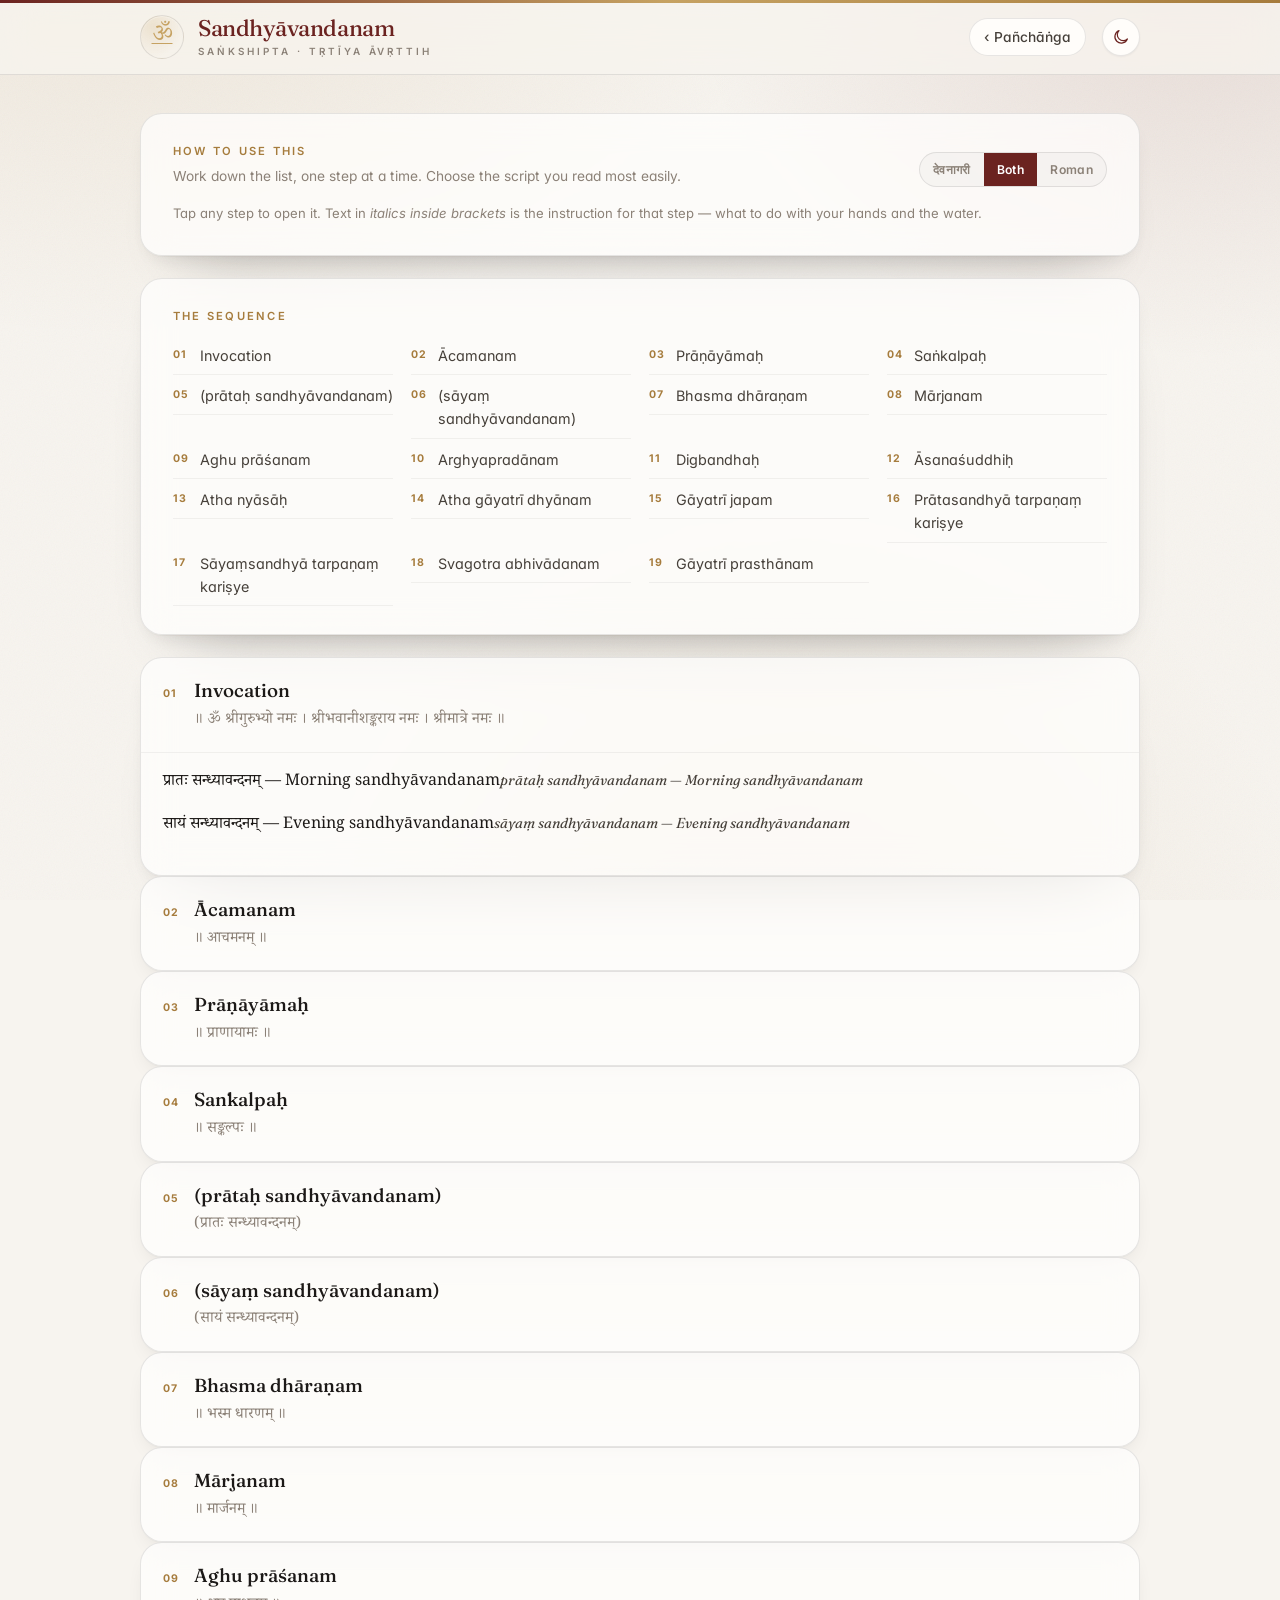
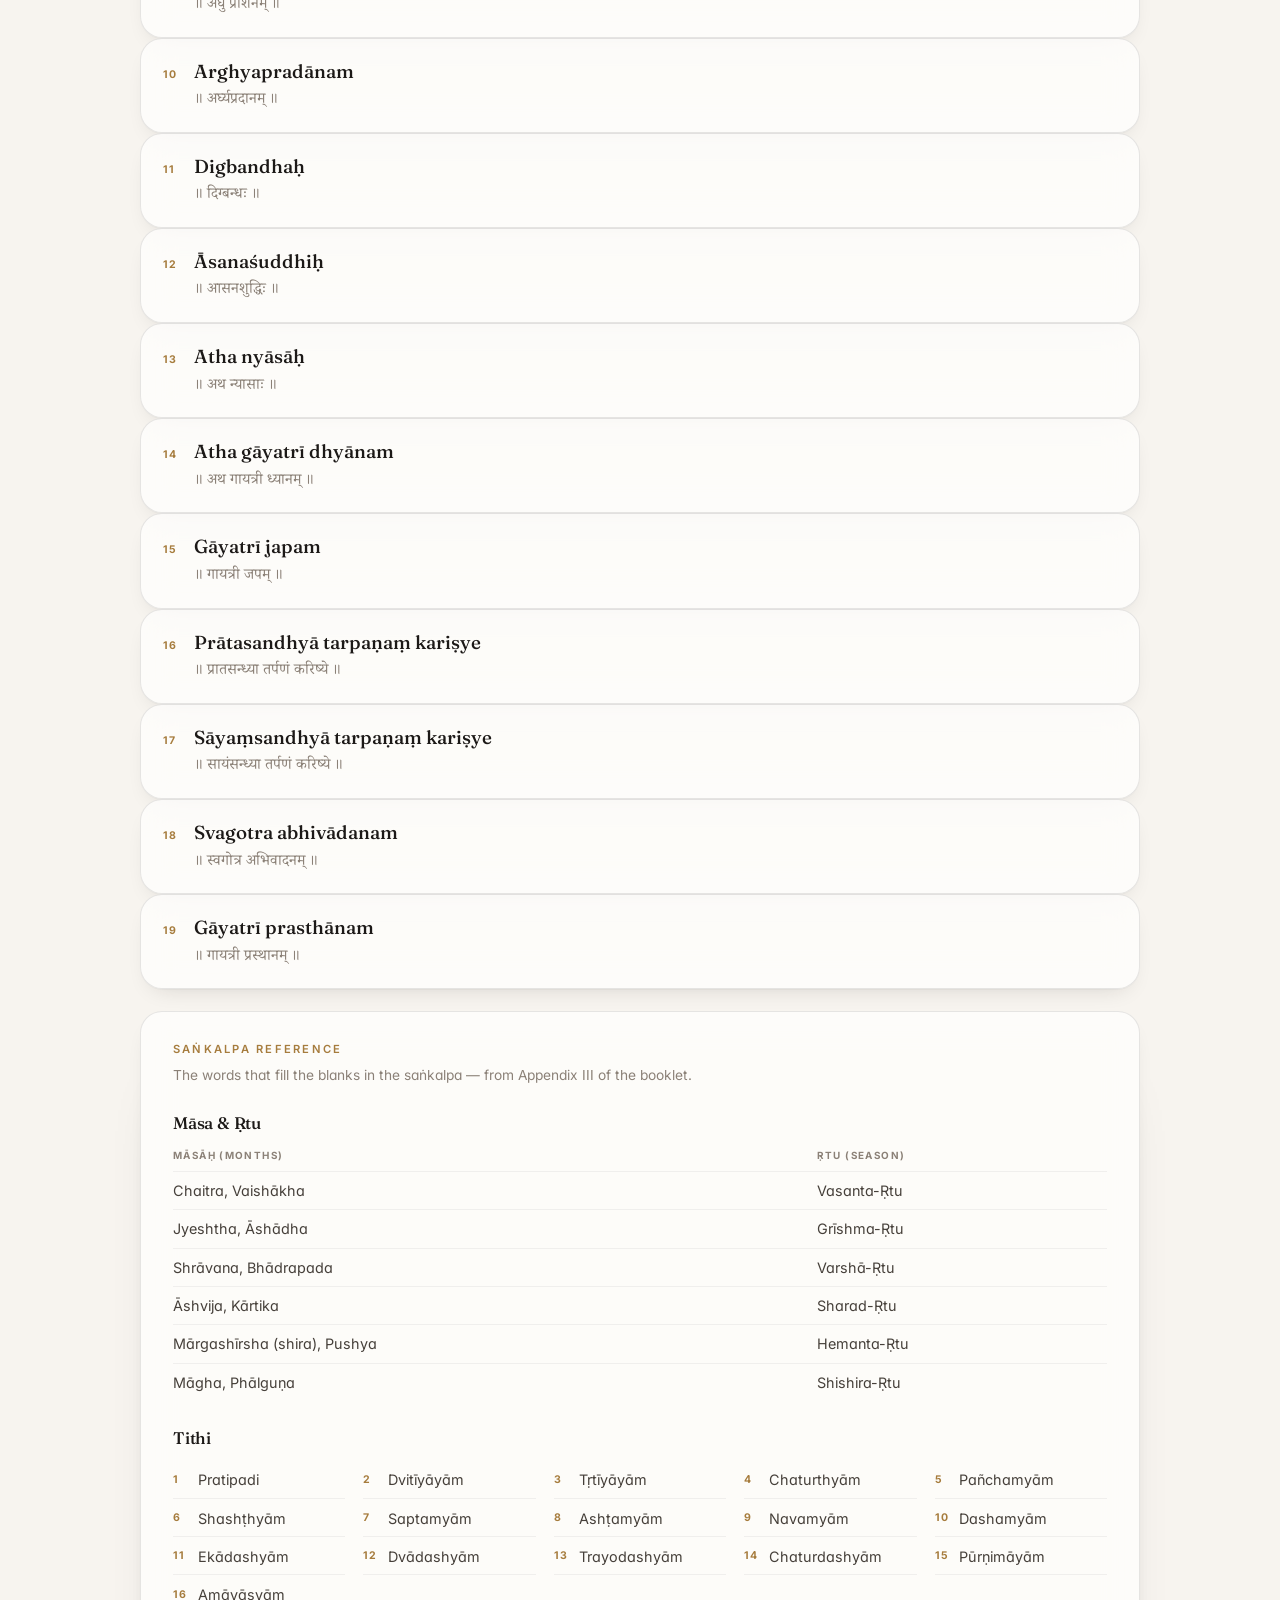
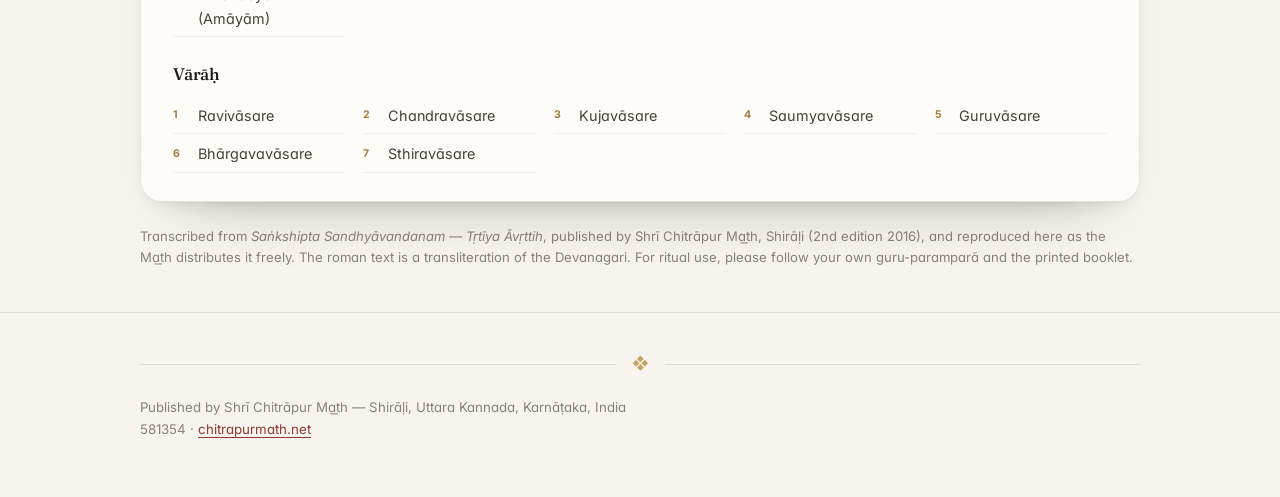
==== sandhyavandanam.html @ 3c57bc2b "Add Sandhyavandanam reader (Devanagari + roman + instructions); saṅkalpa vāsara on the Today card" ====
<!doctype html>
<html lang="en">
<head>
<meta charset="utf-8">
<meta name="viewport" content="width=device-width, initial-scale=1, viewport-fit=cover">
<title>Sandhyāvandanam · Pañchāṅga</title>
<meta name="description" content="Saṅkshipta Sandhyāvandanam — the full sequence in Devanagari and roman transliteration, with the instructions for each step.">
<meta name="theme-color" content="#6b2320">
<meta name="apple-mobile-web-app-capable" content="yes">
<meta name="mobile-web-app-capable" content="yes">
<meta name="apple-mobile-web-app-status-bar-style" content="default">
<meta name="apple-mobile-web-app-title" content="Sandhyāvandanam">
<link rel="manifest" href="manifest.json">
<link rel="apple-touch-icon" href="apple-touch-icon.png">
<link rel="preconnect" href="https://fonts.googleapis.com">
<link rel="preconnect" href="https://fonts.gstatic.com" crossorigin>
<link href="https://fonts.googleapis.com/css2?family=Fraunces:ital,opsz,wght@0,9..144,300..700;1,9..144,300..600&family=Inter:wght@400;500;600&family=Noto+Serif+Devanagari:wght@400;500&display=swap" rel="stylesheet">
<link rel="stylesheet" href="assets/style.css">
<link rel="icon" href="data:image/svg+xml,%3Csvg xmlns='http://www.w3.org/2000/svg' viewBox='0 0 32 32'%3E%3Crect width='32' height='32' rx='8' fill='%236b2320'/%3E%3Ctext x='16' y='23' font-size='17' text-anchor='middle' fill='%23d8b477' font-family='serif'%3E%E0%A5%90%3C/text%3E%3C/svg%3E">
<script>
  (function () {
    try {
      var t = localStorage.getItem("chitrapur.theme");
      if (t === "light" || t === "dark") document.documentElement.dataset.theme = t;
      var s = localStorage.getItem("chitrapur.script");
      document.documentElement.dataset.script = (s === "dev" || s === "iast") ? s : "both";
    } catch (e) { document.documentElement.dataset.script = "both"; }
  })();
</script>
</head>
<body data-script="both">
<div class="accent-bar" aria-hidden="true"></div>

<header class="site-header">
  <div class="wrap header-inner">
    <div class="brand">
      <a class="brand-mark" href="index.html" aria-label="Back to the pañchāṅga">ॐ</a>
      <div class="brand-text">
        <h1>Sandhyāvandanam</h1>
        <p class="brand-sub">Saṅkshipta · Tṛtīya Āvṛttih</p>
      </div>
    </div>
    <div class="header-right">
      <a class="ghost back-btn" href="index.html">‹ Pañchāṅga</a>
      <button id="theme-toggle" class="icon-round" type="button" title="Switch theme" aria-label="Switch between light and dark">
        <svg class="i-sun" viewBox="0 0 24 24" aria-hidden="true"><circle cx="12" cy="12" r="4.2"/><g class="rays"><path d="M12 2.4v2.6M12 19v2.6M2.4 12h2.6M19 12h2.6M5.2 5.2l1.9 1.9M16.9 16.9l1.9 1.9M18.8 5.2l-1.9 1.9M7.1 16.9l-1.9 1.9"/></g></svg>
        <svg class="i-moon" viewBox="0 0 24 24" aria-hidden="true"><path d="M20.5 14.6A8.6 8.6 0 1 1 9.4 3.5a6.9 6.9 0 0 0 11.1 11.1Z"/></svg>
      </button>
    </div>
  </div>
</header>

<main class="wrap">

  <section class="card sv-intro">
    <div class="card-head">
      <div class="card-head-title">
        <h2 class="eyebrow">How to use this</h2>
        <p class="card-note">Work down the list, one step at a time. Choose the script you read most easily.</p>
      </div>
      <div class="card-head-tools">
        <div class="script-toggle" role="group" aria-label="Script">
          <button type="button" data-script="dev">देवनागरी</button>
          <button type="button" data-script="both" class="on">Both</button>
          <button type="button" data-script="iast">Roman</button>
        </div>
      </div>
    </div>
    <p class="muted small sv-tip">Tap any step to open it. Text in <em>italics inside brackets</em> is the instruction for that step — what to do with your hands and the water.</p>
  </section>

  <nav class="card sv-index" aria-label="Steps">
    <h2 class="eyebrow">The sequence</h2>
    <ol id="sv-index-list"></ol>
  </nav>

  <div id="sv-body"></div>

  <section class="card" id="sv-reference">
    <div class="card-head">
      <div class="card-head-title">
        <h2 class="eyebrow">Saṅkalpa reference</h2>
        <p class="card-note">The words that fill the blanks in the saṅkalpa — from Appendix III of the booklet.</p>
      </div>
    </div>
    <div class="card-body">
      <h3 class="sv-h3">Māsa &amp; Ṛtu</h3>
      <table class="sv-table"><thead><tr><th>Māsāḥ (months)</th><th>Ṛtu (season)</th></tr></thead><tbody id="sv-masa"></tbody></table>
      <h3 class="sv-h3">Tithi</h3>
      <ol class="sv-grid" id="sv-tithi"></ol>
      <h3 class="sv-h3">Vārāḥ</h3>
      <ol class="sv-grid" id="sv-vara"></ol>
    </div>
  </section>

  <p class="muted small data-note">
    Transcribed from <em>Saṅkshipta Sandhyāvandanam — Tṛtīya Āvṛttih</em>, published by
    Shrī Chitrāpur Mat͟h, Shirāḷi (2nd edition 2016), and reproduced here as the Mat͟h
    distributes it freely. The roman text is a transliteration of the Devanagari.
    For ritual use, please follow your own guru-paramparā and the printed booklet.
  </p>
</main>

<footer class="site-footer">
  <div class="wrap">
    <div class="footer-rule"><span>❖</span></div>
    <p>Published by Shrī Chitrāpur Mat͟h — Shirāḷi, Uttara Kannada, Karnāṭaka, India 581354 ·
      <a href="https://www.chitrapurmath.net/" target="_blank" rel="noopener">chitrapurmath.net</a></p>
  </div>
</footer>

<script src="assets/sandhyavandanam.js"></script>
<script>
(function () {
  const esc = s => String(s).replace(/[&<>"]/g, c => ({ "&": "&amp;", "<": "&lt;", ">": "&gt;", '"': "&quot;" }[c]));

  /* ── the sequence ─────────────────────────────────────── */
  const body = document.getElementById("sv-body");
  const index = document.getElementById("sv-index-list");

  SV_SECTIONS.forEach((sec, i) => {
    const n = String(i + 1).padStart(2, "0");
    const det = document.createElement("details");
    det.className = "card sv-sec";
    det.id = "sv-" + i;
    if (i === 0) det.open = true;

    const sum = document.createElement("summary");
    sum.className = "sv-sum";
    sum.innerHTML =
      '<span class="sv-n">' + n + "</span>" +
      '<span class="sv-ttl"><span class="sv-t">' + esc(sec.title) + "</span>" +
      (sec.dev && sec.title !== sec.dev.replace(/॥/g, "").trim()
        ? '<span class="sv-d">' + esc(sec.dev) + "</span>" : "") +
      "</span>";
    det.appendChild(sum);

    const inner = document.createElement("div");
    inner.className = "sv-body-in";
    sec.blocks.forEach(b => {
      if (b.t === "mantra") {
        inner.insertAdjacentHTML("beforeend",
          '<div class="sv-m">' +
          (b.variant ? '<span class="sv-var">' + esc(b.variant) + "</span>" : "") +
          '<p class="sv-dev">' + esc(b.dev) + "</p>" +
          '<p class="sv-iast">' + esc(b.iast) + "</p>" +
          "</div>");
      } else if (b.t === "instr") {
        inner.insertAdjacentHTML("beforeend", '<p class="sv-instr">' + esc(b.v) + "</p>");
      } else {
        inner.insertAdjacentHTML("beforeend",
          '<p class="sv-sub"><span class="sv-dev">' + esc(b.dev) + "</span>" +
          '<span class="sv-iast">' + esc(b.iast) + "</span></p>");
      }
    });
    det.appendChild(inner);
    body.appendChild(det);

    const li = document.createElement("li");
    li.innerHTML = '<a href="#sv-' + i + '"><span class="sv-n">' + n + "</span>" + esc(sec.title) + "</a>";
    li.querySelector("a").addEventListener("click", () => { det.open = true; });
    index.appendChild(li);
  });

  /* ── reference tables ─────────────────────────────────── */
  document.getElementById("sv-masa").innerHTML = SV_REFERENCE.masaRitu
    .map(r => "<tr><td>" + esc(r[0]) + "</td><td>" + esc(r[1]) + "</td></tr>").join("");
  document.getElementById("sv-tithi").innerHTML = SV_REFERENCE.tithi
    .map((t, i) => "<li><span class='sv-n'>" + (i + 1) + "</span>" + esc(t) + "</li>").join("");
  document.getElementById("sv-vara").innerHTML = SV_REFERENCE.vara
    .map((t, i) => "<li><span class='sv-n'>" + (i + 1) + "</span>" + esc(t) + "</li>").join("");

  /* ── script toggle ────────────────────────────────────── */
  const btns = document.querySelectorAll(".script-toggle button");
  function paintScript(mode) {
    document.documentElement.dataset.script = mode;
    document.body.dataset.script = mode;
    btns.forEach(b => b.classList.toggle("on", b.dataset.script === mode));
    try { localStorage.setItem("chitrapur.script", mode); } catch (e) {}
  }
  const saved = (() => { try { return localStorage.getItem("chitrapur.script"); } catch (e) { return null; } })();
  paintScript(saved === "dev" || saved === "iast" ? saved : "both");
  btns.forEach(b => b.addEventListener("click", () => paintScript(b.dataset.script)));

  /* ── theme toggle ─────────────────────────────────────── */
  const tb = document.getElementById("theme-toggle");
  if (tb) tb.addEventListener("click", () => {
    const cur = document.documentElement.dataset.theme ||
      (matchMedia("(prefers-color-scheme:dark)").matches ? "dark" : "light");
    const next = cur === "dark" ? "light" : "dark";
    document.documentElement.dataset.theme = next;
    try { localStorage.setItem("chitrapur.theme", next); } catch (e) {}
  });

  if ("serviceWorker" in navigator) {
    window.addEventListener("load", () => navigator.serviceWorker.register("sw.js").catch(() => {}));
  }
})();
</script>
</body>
</html>
---- assets/style.css ----
/* ══════════════════════════════════════════════════════════════
   Shrī Chitrāpur Mat͟h · Pañchāṅga
   Design tokens → base → surfaces → components
   ══════════════════════════════════════════════════════════════ */

:root{
  --bg:#f7f4ef; --bg-2:#efe9e0;
  --surface:rgba(255,255,255,.70); --surface-solid:#fffdfa;
  --ink:#1c1917; --ink-2:#46403a; --muted:#8b8177;
  --line:rgba(28,25,23,.10); --line-2:rgba(28,25,23,.055);
  --accent:#6b2320; --accent-2:#8f3a30;
  --gold:#a67c3d; --gold-2:#c6a262;
  --shukla:#9c3b32; --krishna:#34597a;
  --tint:rgba(28,25,23,.025); --tint-2:rgba(28,25,23,.045);
  --header-bg:rgba(247,244,239,.80);
  --shadow-1:0 1px 2px rgba(28,25,23,.05);
  --shadow-2:0 1px 1px rgba(28,25,23,.03),0 10px 24px -14px rgba(28,25,23,.20),
             0 40px 64px -48px rgba(28,25,23,.32);
  --r-lg:22px; --r-md:14px; --r-sm:10px;
  --serif:"Fraunces",Georgia,"Times New Roman",serif;
  --sans:"Inter",system-ui,-apple-system,"Segoe UI",Roboto,sans-serif;
  --dev:"Noto Serif Devanagari","Fraunces",serif;
  --ease:cubic-bezier(.22,.61,.36,1);
}

:root[data-theme="dark"]{
  --bg:#131110; --bg-2:#1a1715;
  --surface:rgba(34,29,26,.66); --surface-solid:#221d1a;
  --ink:#f4efe7; --ink-2:#d9d0c4; --muted:#9c9287;
  --line:rgba(244,239,231,.11); --line-2:rgba(244,239,231,.06);
  --accent:#e7b9a4; --accent-2:#f0d3ba;
  --gold:#d3ac70; --gold-2:#e6c68e;
  --shukla:#e08a7c; --krishna:#8fb6d8;
  --tint:rgba(244,239,231,.045); --tint-2:rgba(244,239,231,.075);
  --header-bg:rgba(19,17,16,.74);
  --shadow-1:0 1px 2px rgba(0,0,0,.5);
  --shadow-2:0 1px 1px rgba(0,0,0,.45),0 12px 28px -16px rgba(0,0,0,.75),
             0 46px 72px -52px rgba(0,0,0,.95);
}
@media (prefers-color-scheme:dark){
  :root:not([data-theme="light"]){
    --bg:#131110; --bg-2:#1a1715;
    --surface:rgba(34,29,26,.66); --surface-solid:#221d1a;
    --ink:#f4efe7; --ink-2:#d9d0c4; --muted:#9c9287;
    --line:rgba(244,239,231,.11); --line-2:rgba(244,239,231,.06);
    --accent:#e7b9a4; --accent-2:#f0d3ba;
    --gold:#d3ac70; --gold-2:#e6c68e;
    --shukla:#e08a7c; --krishna:#8fb6d8;
    --tint:rgba(244,239,231,.045); --tint-2:rgba(244,239,231,.075);
    --header-bg:rgba(19,17,16,.74);
    --shadow-1:0 1px 2px rgba(0,0,0,.5);
    --shadow-2:0 1px 1px rgba(0,0,0,.45),0 12px 28px -16px rgba(0,0,0,.75),
               0 46px 72px -52px rgba(0,0,0,.95);
  }
}

/* ── base ─────────────────────────────────────────────────── */
*{box-sizing:border-box}
html{-webkit-text-size-adjust:100%;scroll-behavior:smooth}
body{
  margin:0;color:var(--ink);font-family:var(--sans);
  font-size:16px;line-height:1.62;
  font-feature-settings:"liga" 1,"kern" 1,"cv11" 1;
  -webkit-font-smoothing:antialiased;text-rendering:optimizeLegibility;
  background:
    radial-gradient(1100px 720px at 10% -12%,rgba(166,124,61,.13),transparent 62%),
    radial-gradient(880px 620px at 94% 0%,rgba(107,35,32,.11),transparent 58%),
    radial-gradient(900px 900px at 62% 112%,rgba(166,124,61,.08),transparent 60%),
    var(--bg);
  background-attachment:fixed;
  min-height:100vh;
}
/* fine grain, for depth */
body::before{
  content:"";position:fixed;inset:0;z-index:0;pointer-events:none;opacity:.05;
  mix-blend-mode:multiply;
  background-image:url("data:image/svg+xml,%3Csvg xmlns='http://www.w3.org/2000/svg' width='160' height='160'%3E%3Cfilter id='n'%3E%3CfeTurbulence type='fractalNoise' baseFrequency='.85' numOctaves='3'/%3E%3C/filter%3E%3Crect width='160' height='160' filter='url(%23n)'/%3E%3C/svg%3E");
}
:root[data-theme="dark"] body::before{mix-blend-mode:screen;opacity:.035}
@media (prefers-color-scheme:dark){
  :root:not([data-theme="light"]) body::before{mix-blend-mode:screen;opacity:.035}
}
.wrap{width:min(1000px,92vw);margin-inline:auto;position:relative;z-index:1}

h1,h2,h3{margin:0;font-family:var(--serif);font-weight:450;
  font-variation-settings:"SOFT" 0,"WONK" 0;letter-spacing:-.012em;color:var(--accent)}
a{color:var(--accent-2);text-underline-offset:3px;text-decoration-thickness:1px;
  transition:color .2s var(--ease)}
a:hover{color:var(--accent)}
button{font:inherit;cursor:pointer;color:inherit}
::selection{background:rgba(166,124,61,.24)}
:focus-visible{outline:2px solid var(--gold-2);outline-offset:2px;border-radius:6px}
.muted{color:var(--muted)}
.small{font-size:.82rem}
h2.eyebrow{
  font-family:var(--sans);font-size:.7rem;font-weight:600;letter-spacing:.2em;
  text-transform:uppercase;color:var(--gold);margin:0;
}
.card-note{margin:5px 0 0;font-size:.86rem;color:var(--muted)}
.hint{margin:9px 0 0}

/* scrollbar */
*{scrollbar-width:thin;scrollbar-color:var(--line) transparent}
*::-webkit-scrollbar{width:10px;height:10px}
*::-webkit-scrollbar-thumb{background:var(--line);border-radius:99px;border:3px solid transparent;background-clip:content-box}

/* ── chrome ───────────────────────────────────────────────── */
.accent-bar{
  position:fixed;top:0;left:0;right:0;height:3px;z-index:60;
  background:linear-gradient(90deg,var(--accent) 0%,var(--gold-2) 52%,var(--gold) 100%);
}
.site-header{
  position:sticky;top:0;z-index:50;
  background:var(--header-bg);
  -webkit-backdrop-filter:blur(20px) saturate(170%);
  backdrop-filter:blur(20px) saturate(170%);
  border-bottom:1px solid var(--line);
}
.header-inner{display:flex;align-items:center;justify-content:space-between;gap:18px;
  padding:15px 0;flex-wrap:wrap}
.brand{display:flex;align-items:center;gap:14px}
.brand-mark{
  font-family:var(--dev);font-size:1.45rem;line-height:1;
  width:44px;height:44px;display:grid;place-items:center;flex:none;color:var(--gold-2);
  border-radius:50%;
  background:radial-gradient(circle at 30% 25%,rgba(198,162,98,.20),transparent 70%);
  border:1px solid var(--line);
  box-shadow:inset 0 1px 0 rgba(255,255,255,.28);
}
.brand-text h1{font-size:1.42rem;letter-spacing:-.02em;line-height:1.15}
.brand-sub{margin:1px 0 0;font-family:var(--sans);font-size:.62rem;font-weight:600;
  letter-spacing:.3em;text-transform:uppercase;color:var(--muted)}
.header-right{display:flex;align-items:center;gap:16px}
.header-date{text-align:right;line-height:1.3}
.header-date span{display:block;font-size:.62rem;font-weight:600;letter-spacing:.22em;
  text-transform:uppercase;color:var(--muted)}
.header-date strong{font-family:var(--serif);font-size:1.12rem;font-weight:500;color:var(--ink)}
.hd-clock{font-family:var(--sans);font-size:.8rem;font-weight:600;letter-spacing:.1em;
  color:var(--accent-2);font-variant-numeric:tabular-nums;margin-top:3px}
.icon-round{
  width:38px;height:38px;flex:none;border-radius:50%;display:grid;place-items:center;
  background:var(--surface-solid);border:1px solid var(--line);box-shadow:var(--shadow-1);
  transition:transform .25s var(--ease),border-color .25s var(--ease),background .25s var(--ease);
}
.icon-round:hover{transform:translateY(-1px);border-color:var(--gold-2)}
.icon-round svg{width:18px;height:18px;fill:none;stroke:currentColor;stroke-width:1.6;
  stroke-linecap:round;stroke-linejoin:round;color:var(--accent)}
.icon-round .i-sun{display:none}
:root[data-theme="dark"] .icon-round .i-sun{display:block}
:root[data-theme="dark"] .icon-round .i-moon{display:none}
@media (prefers-color-scheme:dark){
  :root:not([data-theme="light"]) .icon-round .i-sun{display:block}
  :root:not([data-theme="light"]) .icon-round .i-moon{display:none}
}

/* ── banner ───────────────────────────────────────────────── */
.alert-banner{
  position:relative;z-index:1;
  background:linear-gradient(90deg,rgba(166,124,61,.14),rgba(166,124,61,.06));
  border-bottom:1px solid var(--line);
  padding:11px 0;text-align:center;font-size:.88rem;color:var(--ink-2);
  -webkit-backdrop-filter:blur(10px);backdrop-filter:blur(10px);
}
.alert-banner b{font-weight:600;color:var(--accent)}

/* ── layout & cards ───────────────────────────────────────── */
main{padding:38px 0 10px;display:grid;gap:22px}
.card{
  position:relative;border-radius:var(--r-lg);padding:28px 32px;
  background:var(--surface);
  -webkit-backdrop-filter:blur(16px) saturate(150%);
  backdrop-filter:blur(16px) saturate(150%);
  border:1px solid var(--line);
  box-shadow:var(--shadow-2);
  transition:box-shadow .4s var(--ease),border-color .4s var(--ease);
}
.card-head{display:flex;align-items:flex-end;justify-content:space-between;gap:16px;
  flex-wrap:wrap;margin-bottom:16px}
.card-head-actions{display:flex;gap:8px}

/* ── today ────────────────────────────────────────────────── */
.today-card::before{
  content:"";position:absolute;inset:0;border-radius:inherit;pointer-events:none;
  background:
    radial-gradient(560px 260px at 8% 0%,rgba(198,162,98,.16),transparent 62%),
    radial-gradient(520px 300px at 100% 100%,rgba(107,35,32,.09),transparent 60%);
}
.today-card>*{position:relative}
.today-head{display:flex;align-items:center;justify-content:space-between;gap:14px;
  flex-wrap:wrap;margin-bottom:24px}
.today-tools{display:flex;align-items:center;gap:12px;flex-wrap:wrap}
.today-main{display:block}

/* ── pañchāṅga top strip ──────────────────────────────────── */
.top-strip{display:grid;grid-template-columns:repeat(auto-fit,minmax(118px,1fr));
  gap:8px;margin:2px 0 22px}
.top-strip>div{padding:10px 12px;border-radius:var(--r-md);
  border:1px solid var(--line);background:var(--tint);min-width:0}
.top-strip .ts-k{display:block;font-size:.58rem;font-weight:600;letter-spacing:.16em;
  text-transform:uppercase;color:var(--muted)}
.top-strip .ts-v{display:block;margin-top:3px;font-family:var(--serif);
  font-size:.92rem;line-height:1.2;font-weight:500;color:var(--ink);
  white-space:nowrap}
.top-strip .ts-v.krishna{color:var(--krishna)}
@media (min-width:900px){ .top-strip{grid-template-columns:repeat(8,1fr)} }
.tithi-big h3{
  font-size:clamp(2.2rem,4.8vw,3.3rem);line-height:1;font-weight:400;
  margin:12px 0 6px;letter-spacing:-.028em;
  background:linear-gradient(150deg,var(--accent),var(--accent-2) 65%,var(--gold));
  -webkit-background-clip:text;background-clip:text;-webkit-text-fill-color:transparent;
}
.paksha-chip{
  display:inline-flex;align-items:center;gap:7px;
  font-family:var(--sans);font-size:.62rem;font-weight:600;letter-spacing:.2em;
  text-transform:uppercase;color:var(--gold);
  padding:4px 12px;border-radius:999px;border:1px solid var(--line);
  background:var(--tint);
}
.paksha-chip::before{content:"";width:5px;height:5px;border-radius:50%;background:currentColor}
.paksha-chip.krishna{color:var(--krishna)}
.tithi-alt{margin:2px 0 0;font-family:var(--sans);font-size:.74rem;font-weight:600;
  letter-spacing:.16em;color:var(--muted)}
.chips{display:flex;flex-wrap:wrap;gap:7px;margin-top:18px}
.chip{
  font-size:.73rem;font-weight:500;padding:5px 12px;border-radius:999px;
  color:var(--accent-2);background:var(--tint);border:1px solid var(--line);
}
.chip.gold{color:var(--gold);background:rgba(166,124,61,.09)}
.panchanga-grid{
  display:grid;grid-template-columns:1fr 1fr;gap:0;margin:0;
  border-top:1px solid var(--line);
}
.panchanga-grid>div{padding:14px 0;border-bottom:1px solid var(--line-2)}
.panchanga-grid>div:nth-child(odd){padding-right:20px}
.panchanga-grid dt{font-size:.62rem;font-weight:600;letter-spacing:.19em;
  text-transform:uppercase;color:var(--muted)}
.panchanga-grid dd{margin:3px 0 0;font-family:var(--serif);font-size:1.26rem;
  font-weight:450;color:var(--ink-2)}

/* ── timings ──────────────────────────────────────────────── */
.timings{display:grid;grid-template-columns:repeat(3,1fr);gap:10px;margin-top:26px}
.t-item{
  display:flex;flex-direction:column;gap:2px;padding:13px 15px;
  border-radius:var(--r-md);border:1px solid var(--line);background:var(--tint);
}
.t-k{font-size:.6rem;font-weight:600;letter-spacing:.18em;text-transform:uppercase;color:var(--muted)}
.t-v{font-family:var(--serif);font-size:1.16rem;font-weight:450;color:var(--ink);
  font-variant-numeric:tabular-nums}
.timings-tithi{
  margin:18px 0 0;font-size:.88rem;color:var(--ink-2);
  padding-top:16px;border-top:1px solid var(--line-2);
}
.timings-tithi b{font-weight:600;color:var(--accent)}
.timings-tithi .sep{color:var(--line);margin:0 10px}
.today-date{margin:22px 0 0;padding-top:16px;border-top:1px solid var(--line);
  color:var(--muted);font-size:.84rem}

/* ── search ───────────────────────────────────────────────── */
.search-card{padding:24px 32px 26px}
.search-field{position:relative;margin-top:14px}
.search-ico{position:absolute;left:15px;top:50%;transform:translateY(-50%);
  width:17px;height:17px;fill:none;stroke:var(--muted);stroke-width:1.7;stroke-linecap:round}
.search-card #q{
  width:100%;padding:13px 16px 13px 44px;font-size:.98rem;
  border:1px solid var(--line);border-radius:999px;
  background:var(--surface-solid);color:var(--ink);
  box-shadow:var(--shadow-1);
  transition:border-color .25s var(--ease),box-shadow .25s var(--ease);
}
.search-card #q::placeholder{color:var(--muted);opacity:.85}
.search-card #q:focus{outline:none;border-color:var(--gold-2);
  box-shadow:0 0 0 4px rgba(166,124,61,.14)}
.quick-tags{display:flex;gap:8px;flex-wrap:wrap;margin-top:12px}
.quick-tags button{
  background:var(--tint);border:1px solid var(--line);border-radius:999px;
  padding:5px 14px;font-size:.78rem;color:var(--ink-2);
  transition:border-color .2s var(--ease),color .2s var(--ease),background .2s var(--ease);
}
.quick-tags button:hover{border-color:var(--gold-2);color:var(--accent);
  background:rgba(166,124,61,.08)}
.q-results{list-style:none;margin:16px 0 0;padding:0}
.q-results li{
  display:flex;align-items:baseline;justify-content:space-between;gap:16px;
  padding:12px 0;border-top:1px solid var(--line-2);cursor:pointer;
  transition:padding .2s var(--ease);
}
.q-results li:first-child{border-top:none}
.q-results li:hover{padding-left:6px}
.q-results li:hover .q-t{color:var(--accent)}
.q-t{font-weight:500;transition:color .2s var(--ease)}
.q-m{font-size:.79rem;color:var(--muted);display:block}
.q-d{font-family:var(--serif);font-size:1.02rem;color:var(--accent);
  white-space:nowrap;font-variant-numeric:tabular-nums}

/* ── timeline ─────────────────────────────────────────────── */
.timeline{list-style:none;margin:0;padding:0}
.timeline li{display:grid;grid-template-columns:100px 1fr;gap:22px;
  padding:15px 0;border-top:1px solid var(--line-2)}
.timeline li:first-child{border-top:none;padding-top:4px}
.when{border-right:1px solid var(--line);padding-right:18px;text-align:right}
.when .d{display:block;font-family:var(--serif);font-size:1.06rem;font-weight:450;
  color:var(--accent);font-variant-numeric:tabular-nums}
.when .in{font-size:.64rem;font-weight:600;letter-spacing:.12em;text-transform:uppercase;color:var(--muted)}
.when.soon .d{color:var(--gold)}
.ev-title{font-weight:500;color:var(--ink)}
.ev-meta{font-size:.81rem;color:var(--muted);margin-top:3px}
.tag{
  display:inline-block;font-size:.6rem;font-weight:600;letter-spacing:.15em;
  text-transform:uppercase;padding:3px 9px;border-radius:5px;margin-right:10px;
  vertical-align:1.5px;background:var(--tint-2);color:var(--muted);
}
.tag.obs{background:rgba(156,59,50,.12);color:var(--shukla)}
.tag.mine{background:rgba(90,130,80,.14);color:#5f8455}

/* ── buttons & fields ─────────────────────────────────────── */
button.primary{
  background:linear-gradient(180deg,var(--accent-2),var(--accent));
  color:#fff6ee;border:1px solid transparent;padding:10px 24px;border-radius:999px;
  font-weight:500;letter-spacing:.01em;box-shadow:var(--shadow-1);
  transition:transform .2s var(--ease),filter .2s var(--ease);
}
button.primary:hover{transform:translateY(-1px);filter:brightness(1.06)}
.ghost{
  background:var(--surface-solid);border:1px solid var(--line);color:var(--ink-2);
  border-radius:999px;padding:7px 14px;font-weight:500;font-size:.86rem;
  transition:border-color .2s var(--ease),color .2s var(--ease),background .2s var(--ease);
}
.ghost:hover{border-color:var(--gold-2);color:var(--accent);background:rgba(166,124,61,.07)}
.small-btn{padding:6px 12px;font-size:.79rem}
.day-nav,.month-nav{display:flex;align-items:center;gap:7px}
.day-nav .ghost,.month-nav .ghost{padding:5px 12px;font-size:.98rem;line-height:1.35}
.month-nav strong{font-family:var(--serif);font-size:1.14rem;font-weight:500;color:var(--ink);
  min-width:9.5ch;text-align:center}
.window-pick,.place-pick{
  display:flex;align-items:center;gap:8px;font-size:.62rem;font-weight:600;
  letter-spacing:.17em;text-transform:uppercase;color:var(--muted);
}
select,input{
  font:inherit;font-size:.88rem;padding:8px 12px;border:1px solid var(--line);
  border-radius:var(--r-sm);background:var(--surface-solid);color:var(--ink);
  transition:border-color .2s var(--ease),box-shadow .2s var(--ease);
}
select:focus,input:focus{outline:none;border-color:var(--gold-2);
  box-shadow:0 0 0 4px rgba(166,124,61,.13)}

/* ── people ───────────────────────────────────────────────── */
.people{list-style:none;margin:0;padding:0}
.people li{
  display:flex;align-items:center;justify-content:space-between;gap:16px;
  padding:15px 0;border-top:1px solid var(--line-2);
}
.people li:first-child{border-top:none}
.p-name{font-family:var(--serif);font-size:1.26rem;font-weight:450;color:var(--ink)}
.p-desc{font-size:.81rem;color:var(--muted);margin-top:1px}
.p-when{text-align:right;white-space:nowrap}
.p-when .d{display:block;font-family:var(--serif);font-size:1.04rem;color:var(--accent);
  font-variant-numeric:tabular-nums}
.p-when .in{font-size:.73rem;color:var(--muted)}
.p-actions{display:flex;gap:2px}
.icon-btn{border:none;background:none;color:var(--muted);padding:5px 7px;
  border-radius:8px;font-size:.9rem;line-height:1;
  transition:background .2s var(--ease),color .2s var(--ease)}
.icon-btn:hover{background:var(--tint-2);color:var(--accent)}
.empty-state{padding:6px 0}

.add-wrap{margin-top:20px;border-top:1px solid var(--line-2);padding-top:4px}
.add-summary{
  list-style:none;cursor:pointer;font-family:var(--sans);font-size:.68rem;font-weight:600;
  letter-spacing:.18em;text-transform:uppercase;color:var(--gold);padding:12px 0;
}
.add-summary::-webkit-details-marker{display:none}
.add-summary::after{content:"+";float:right;font-size:1.05rem;color:var(--gold-2);
  transition:transform .25s var(--ease)}
.add-wrap[open] .add-summary::after{content:"–"}
.ppl-form{
  display:grid;grid-template-columns:repeat(auto-fit,minmax(136px,1fr));
  gap:15px;align-items:end;margin:6px 0 4px;padding:20px;
  border:1px solid var(--line);border-radius:var(--r-md);background:var(--tint);
}
.field{display:flex;flex-direction:column;gap:7px;min-width:0}
.field label{font-size:.62rem;font-weight:600;letter-spacing:.16em;
  text-transform:uppercase;color:var(--muted)}
.field-actions{flex-direction:row;gap:9px;align-items:center}
.hidden-field{display:none}

/* ── month grid ───────────────────────────────────────────── */
.month-grid{display:grid;grid-template-columns:repeat(7,1fr);gap:6px;margin-top:6px}
.dow{font-size:.6rem;font-weight:600;letter-spacing:.16em;text-transform:uppercase;
  color:var(--muted);text-align:center;padding:2px 0 8px}
.day{
  min-height:80px;border:1px solid var(--line);border-radius:var(--r-md);padding:8px 9px;
  background:var(--surface-solid);display:flex;flex-direction:column;gap:2px;text-align:left;
  transition:transform .22s var(--ease),border-color .22s var(--ease),box-shadow .22s var(--ease);
}
.day:hover{transform:translateY(-2px);border-color:var(--gold-2);box-shadow:var(--shadow-1)}
.day.blank{background:transparent;border:none;cursor:default;box-shadow:none;transform:none}
.day.today{border-color:var(--accent);background:rgba(166,124,61,.08);
  box-shadow:0 0 0 1px var(--accent) inset}
.day .num{font-family:var(--serif);font-size:1.1rem;font-weight:450;color:var(--ink-2);
  line-height:1.15;font-variant-numeric:tabular-nums}
.day.today .num{color:var(--accent)}
.day .t{font-size:.64rem;font-weight:600;letter-spacing:.02em;color:var(--shukla);line-height:1.25}
.day .t.kr{color:var(--krishna)}
.day .nk{font-size:.6rem;color:var(--muted)}
.day .marks{display:flex;gap:4px;margin-top:auto;padding-top:4px}
.mk{width:6px;height:6px;border-radius:50%;display:inline-block}
.mk.purnima{background:var(--gold-2)}
.mk.amavasya{background:#7b7b9e}
.mk.obs{background:#c26a5c}
.mk.event{background:#6d8a63}
.month-legend{display:flex;gap:18px;flex-wrap:wrap;align-items:center;margin-top:18px}
.month-legend span{display:inline-flex;align-items:center;gap:6px}
.month-legend b{font-weight:600;color:var(--ink-2)}

.day-detail{
  margin-top:20px;padding:20px 22px;border-radius:var(--r-md);
  border:1px solid var(--line);border-left:3px solid var(--gold-2);background:var(--tint);
}
.day-detail h4{font-family:var(--serif);font-size:1.24rem;font-weight:450;
  color:var(--accent);margin:0 0 7px}
.day-detail p{margin:0}
.day-detail ul{margin:11px 0 0;padding-left:18px}
.day-detail li{margin:4px 0}

.data-note{margin:2px 0 0}

/* ── footer ───────────────────────────────────────────────── */
.site-footer{margin-top:34px;padding:38px 0 50px;border-top:1px solid var(--line);
  position:relative;z-index:1}
.footer-rule{display:flex;align-items:center;gap:16px;margin-bottom:20px;color:var(--gold-2)}
.footer-rule::before,.footer-rule::after{content:"";height:1px;background:var(--line);flex:1}
.site-footer p{margin:0 0 7px;font-size:.83rem;color:var(--muted);max-width:62ch}

/* ── responsive ───────────────────────────────────────────── */
@media (max-width:760px){
  .card{padding:22px 18px;border-radius:var(--r-md)}
  .search-card{padding:20px 18px}
  .today-main{grid-template-columns:1fr;gap:24px}
  .timings{grid-template-columns:repeat(2,1fr)}
  .timeline li{grid-template-columns:78px 1fr;gap:13px}
  .when{padding-right:13px}
  .day{min-height:64px;padding:6px}
  .day .nk{display:none}
  .brand-text h1{font-size:1.2rem}
  .brand-mark{width:38px;height:38px;font-size:1.25rem}
  .header-inner{padding:13px 0}
  .header-date span{display:none}
  .today-tools{width:100%;justify-content:space-between}
}
@media (prefers-reduced-motion:reduce){
  html{scroll-behavior:auto}
  *{transition:none!important;animation:none!important}
}

/* ── search: past results ─────────────────────────────────── */
.q-results li.q-sep{
  display:block;cursor:default;padding:16px 0 6px;border-top:1px solid var(--line-2);
  font-family:var(--sans);font-size:.62rem;font-weight:600;letter-spacing:.19em;
  text-transform:uppercase;color:var(--gold);
}
.q-results li.q-sep:hover{padding-left:0}
.q-results li.q-past{opacity:.62}
.q-results li.q-past:hover{opacity:1}
.q-results li.q-past .q-d{color:var(--muted)}

/* ══════════════════════════════════════════════════════════════
   Collapsible sections
   ══════════════════════════════════════════════════════════════ */
.card-head-title{min-width:0}
.card-head-tools{display:flex;align-items:center;gap:10px;flex-wrap:wrap}
.collapse-toggle{
  width:36px;height:36px;flex:none;border-radius:50%;display:grid;place-items:center;
  background:var(--surface-solid);border:1px solid var(--line);color:var(--muted);
  box-shadow:var(--shadow-1);touch-action:manipulation;
  transition:border-color .25s var(--ease),color .25s var(--ease);
}
.collapse-toggle:hover{border-color:var(--gold-2);color:var(--accent)}
.collapse-toggle svg{width:16px;height:16px;fill:none;stroke:currentColor;stroke-width:1.8;
  stroke-linecap:round;stroke-linejoin:round;transform:rotate(180deg);
  transition:transform .32s var(--ease)}
.card.collapsed .collapse-toggle svg{transform:rotate(0deg)}
.card.collapsed .card-head{margin-bottom:0}
.card.collapsed{padding-bottom:24px}
.card-body{min-width:0}
.search-card .search-field{margin-top:0}

/* ══════════════════════════════════════════════════════════════
   Device sizing — laptop / iPad / phone
   ══════════════════════════════════════════════════════════════ */
body{
  padding-left:env(safe-area-inset-left,0px);
  padding-right:env(safe-area-inset-right,0px);
  -webkit-tap-highlight-color:transparent;
}
button,select,input,summary,a{touch-action:manipulation}

/* laptops & small desktops */
@media (max-width:1120px){
  .wrap{width:min(1000px,94vw)}
}
/* iPad landscape / small laptop */
@media (max-width:1024px){
  .card{padding:26px 26px}
  .search-card{padding:22px 26px 24px}
  .month-grid{gap:5px}
}
/* iPad portrait — stack the hero, keep timings 3-up */
@media (max-width:900px){
  .today-main{grid-template-columns:1fr;gap:26px}
  .today-card::before{background:
    radial-gradient(520px 220px at 10% 0%,rgba(198,162,98,.16),transparent 62%)}
  .timings{grid-template-columns:repeat(3,1fr)}
  .panchanga-grid>div{padding:13px 0}
}
/* phones */
@media (max-width:760px){
  .card{padding:22px 18px;border-radius:var(--r-md)}
  .search-card{padding:20px 18px}
  .timings{grid-template-columns:repeat(2,1fr)}
  .card-head{align-items:flex-start;gap:12px}
  .card-head-tools{width:100%;justify-content:space-between}
  .card-head-title{flex:1 1 100%}
  .q-results li{padding:11px 0}
}
@media (max-width:560px){
  .month-grid{gap:4px}
  .day{min-height:60px;padding:5px;border-radius:var(--r-sm)}
  .day .nk{display:none}
  .day .t{font-size:.58rem}
  .day .num{font-size:1rem}
  .dow{font-size:.54rem;letter-spacing:.08em}
  .month-legend{gap:12px}
  .q-results li{flex-direction:column;align-items:flex-start;gap:3px}
  .q-d{text-align:left}
  .q-d .q-m{display:inline;margin-left:7px}
  .brand-text h1{font-size:1.08rem}
  .brand-sub{display:none}
}
@media (max-width:380px){
  .month-grid{gap:3px}
  .day{min-height:52px;padding:4px}
  .day .t{font-size:.54rem}
  .timings{grid-template-columns:1fr 1fr;gap:8px}
  .t-item{padding:11px 12px}
}

/* touch devices: comfortable targets, no hover-lift */
@media (pointer:coarse){
  .ghost{min-height:42px;padding:9px 16px}
  .icon-round,.collapse-toggle{width:44px;height:44px}
  .quick-tags button{min-height:40px;padding:8px 16px}
  .icon-btn{min-width:44px;min-height:44px}
  select,input{min-height:46px}
  .add-summary{padding:14px 0}
  .day{min-height:76px}
  .day:hover{transform:none;box-shadow:none;border-color:var(--line)}
  .day:active{background:var(--tint-2)}
  .q-results li:hover{padding-left:0}
  .icon-round:hover,.collapse-toggle:hover{transform:none}
}

/* short viewports (landscape phones) */
@media (max-height:480px) and (orientation:landscape){
  .site-header{position:static}
  .accent-bar{position:absolute}
}

/* phone: the date is already shown in the today card — keep just the clock */
@media (max-width:560px){
  .header-date{display:block;text-align:right}
  .header-date>span,.header-date>strong{display:none}
  .hd-clock{margin-top:0;font-size:.9rem}
  .header-inner{padding:12px 0}
}

/* the actual hide — toggled by .collapsed on the card */
.card.collapsed > .card-body{display:none}

/* ── Sandhyāvandanam reader ───────────────────────────────── */
.back-btn{text-decoration:none;display:inline-flex;align-items:center}
.script-toggle{display:inline-flex;border:1px solid var(--line);border-radius:999px;
  overflow:hidden;background:var(--tint)}
.script-toggle button{border:0;background:none;cursor:pointer;padding:7px 13px;
  font-family:var(--sans);font-size:.76rem;font-weight:600;letter-spacing:.03em;
  color:var(--muted);transition:background .2s,color .2s}
.script-toggle button.on{background:var(--accent);color:#fff}
.script-toggle button:not(.on):hover{background:var(--tint-2);color:var(--ink)}

.sv-tip{margin:0 0 2px}
.sv-index ol{list-style:none;margin:12px 0 0;padding:0;
  display:grid;grid-template-columns:repeat(auto-fill,minmax(210px,1fr));gap:2px 18px}
.sv-index li a{display:flex;gap:10px;padding:7px 0;text-decoration:none;color:var(--ink-2);
  font-size:.9rem;border-bottom:1px solid var(--line-2)}
.sv-index li a:hover{color:var(--accent)}
.sv-n{font-family:var(--sans);font-size:.66rem;font-weight:700;letter-spacing:.1em;
  color:var(--gold);min-width:1.6em;padding-top:.22em}

.sv-sec{padding:0;overflow:hidden}
.sv-sec>.sv-sum{display:flex;gap:14px;align-items:baseline;cursor:pointer;
  padding:18px 22px;list-style:none}
.sv-sec>.sv-sum::-webkit-details-marker{display:none}
.sv-sec>.sv-sum:hover{background:var(--tint)}
.sv-ttl{display:flex;flex-direction:column;gap:2px;flex:1}
.sv-t{font-family:var(--serif);font-size:1.18rem;font-weight:500;color:var(--ink)}
.sv-d{font-family:'Noto Serif Devanagari',serif;font-size:.95rem;color:var(--muted)}
.sv-body-in{padding:2px 22px 22px;border-top:1px solid var(--line-2)}

.sv-m{margin:16px 0}
.sv-var{display:inline-block;font-family:var(--sans);font-size:.62rem;font-weight:700;
  letter-spacing:.14em;text-transform:uppercase;color:var(--accent);
  border:1px solid var(--line);border-radius:999px;padding:2px 9px;margin-bottom:6px}
.sv-dev{font-family:'Noto Serif Devanagari',serif;font-size:1.16rem;line-height:1.95;
  margin:0;color:var(--ink)}
.sv-iast{font-family:var(--serif);font-size:.98rem;line-height:1.7;margin:4px 0 0;
  color:var(--ink-2);font-style:italic}
.sv-instr{margin:14px 0;padding:11px 14px;border-radius:var(--r-sm);
  background:var(--tint);border-left:3px solid var(--gold-2);
  font-size:.87rem;line-height:1.6;color:var(--ink-2)}
.sv-sub{margin:12px 0}
.sv-sub .sv-dev{font-size:1rem}
.sv-sub .sv-iast{font-size:.9rem}

body[data-script="dev"] .sv-iast{display:none}
body[data-script="iast"] .sv-dev{display:none}
body[data-script="iast"] .sv-instr .sv-dev{display:inline}

.sv-h3{font-family:var(--serif);font-size:1.05rem;font-weight:500;margin:24px 0 10px;
  color:var(--ink)}
.sv-table{width:100%;border-collapse:collapse;font-size:.9rem}
.sv-table th{text-align:left;font-family:var(--sans);font-size:.62rem;font-weight:700;
  letter-spacing:.14em;text-transform:uppercase;color:var(--muted);padding:0 0 8px}
.sv-table td{padding:7px 0;border-top:1px solid var(--line-2);color:var(--ink-2)}
.sv-grid{list-style:none;margin:0;padding:0;
  display:grid;grid-template-columns:repeat(auto-fill,minmax(170px,1fr));gap:2px 18px}
.sv-grid li{display:flex;gap:8px;padding:6px 0;border-bottom:1px solid var(--line-2);
  font-size:.9rem;color:var(--ink-2)}

@media (max-width:560px){
  .sv-sec>.sv-sum{padding:15px 16px}
  .sv-body-in{padding:2px 16px 18px}
  .sv-dev{font-size:1.08rem;line-height:1.9}
  .sv-index ol{grid-template-columns:1fr}
  .script-toggle button{padding:6px 10px;font-size:.72rem}
}
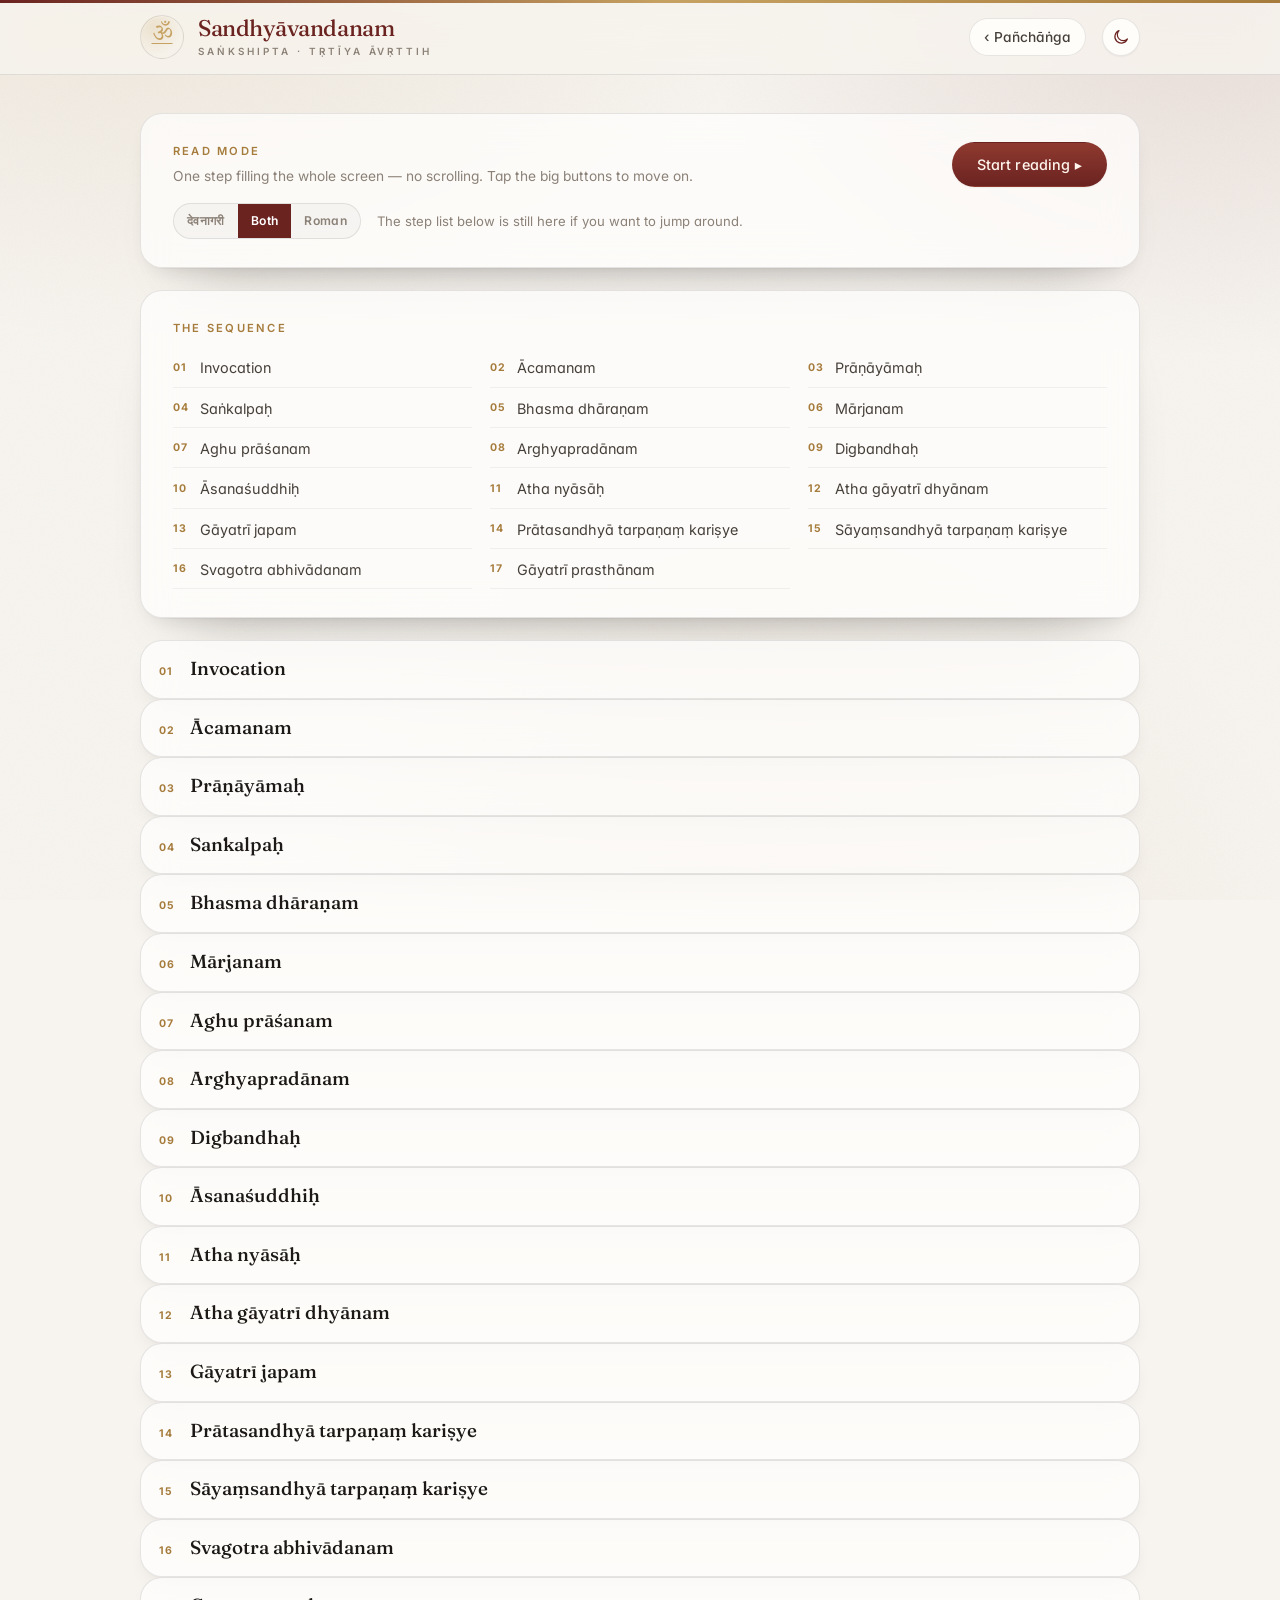
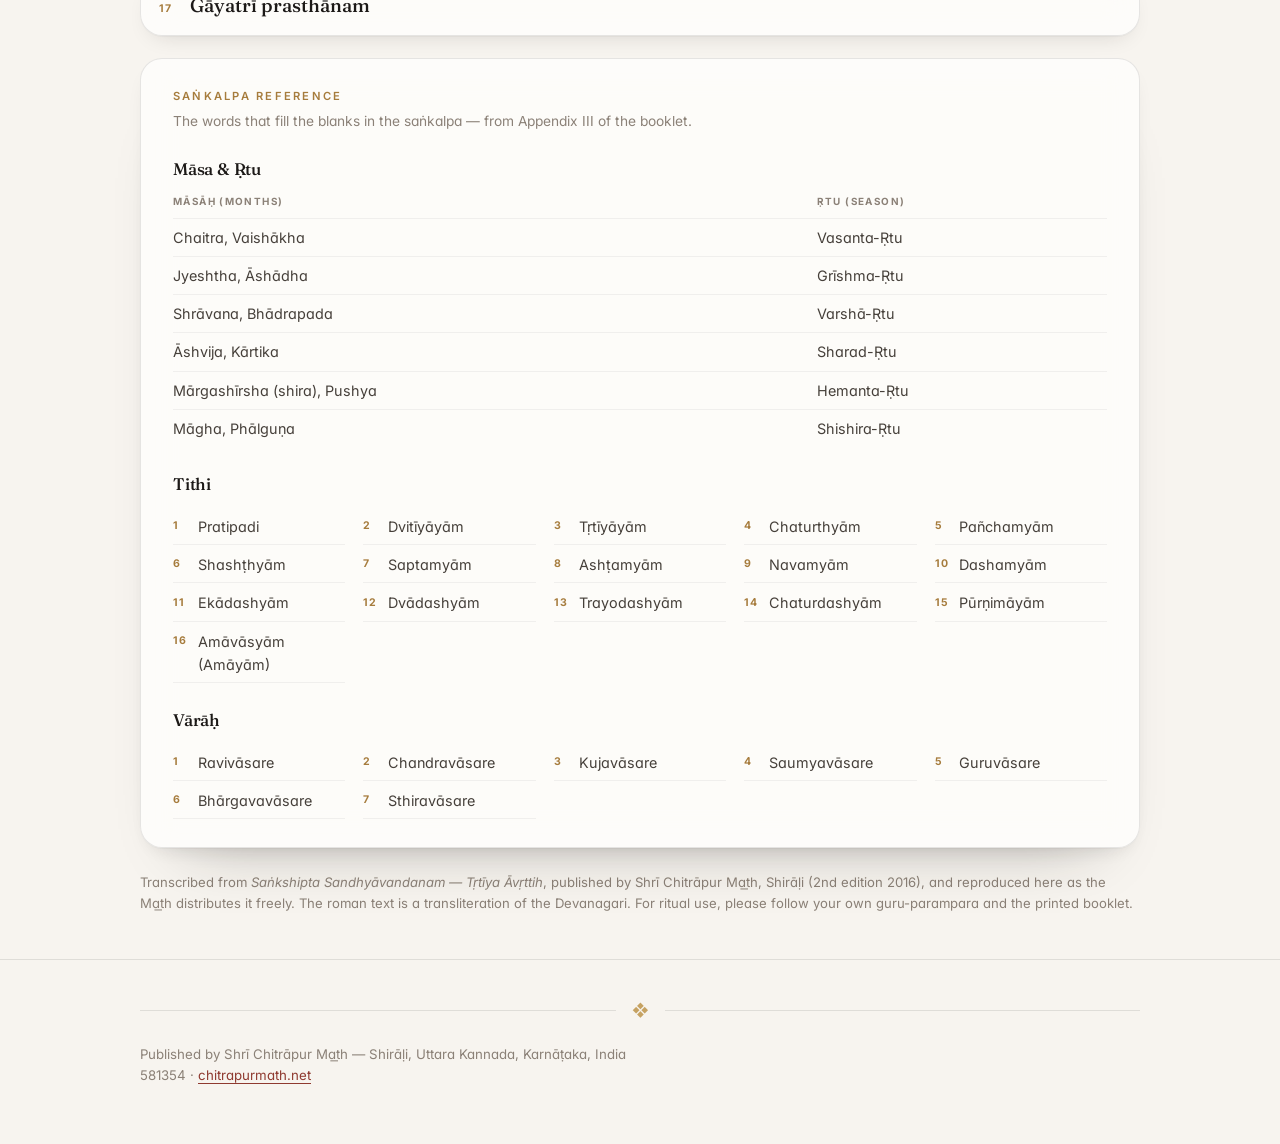
==== commit 1d73a9bd: "Read mode for iPad: one step per screen, auto-fitted into 1-3 columns, big Back/Next; merge saṅkalpa" ====
--- a/sandhyavandanam.html
+++ b/sandhyavandanam.html
@@ -55,18 +55,21 @@
   <section class="card sv-intro">
     <div class="card-head">
       <div class="card-head-title">
-        <h2 class="eyebrow">How to use this</h2>
-        <p class="card-note">Work down the list, one step at a time. Choose the script you read most easily.</p>
+        <h2 class="eyebrow">Read mode</h2>
+        <p class="card-note">One step filling the whole screen — no scrolling. Tap the big buttons to move on.</p>
       </div>
       <div class="card-head-tools">
-        <div class="script-toggle" role="group" aria-label="Script">
-          <button type="button" data-script="dev">देवनागरी</button>
-          <button type="button" data-script="both" class="on">Both</button>
-          <button type="button" data-script="iast">Roman</button>
-        </div>
-      </div>
-    </div>
-    <p class="muted small sv-tip">Tap any step to open it. Text in <em>italics inside brackets</em> is the instruction for that step — what to do with your hands and the water.</p>
+        <button type="button" class="primary read-start" id="read-start">Start reading ▸</button>
+      </div>
+    </div>
+    <div class="sv-intro-row">
+      <div class="script-toggle" role="group" aria-label="Script">
+        <button type="button" data-script="dev">देवनागरी</button>
+        <button type="button" data-script="both" class="on">Both</button>
+        <button type="button" data-script="iast">Roman</button>
+      </div>
+      <span class="muted small">The step list below is still here if you want to jump around.</span>
+    </div>
   </section>
 
   <nav class="card sv-index" aria-label="Steps">
@@ -97,7 +100,7 @@
     Transcribed from <em>Saṅkshipta Sandhyāvandanam — Tṛtīya Āvṛttih</em>, published by
     Shrī Chitrāpur Mat͟h, Shirāḷi (2nd edition 2016), and reproduced here as the Mat͟h
     distributes it freely. The roman text is a transliteration of the Devanagari.
-    For ritual use, please follow your own guru-paramparā and the printed booklet.
+    For ritual use, please follow your own guru-parampara and the printed booklet.
   </p>
 </main>
 
@@ -109,12 +112,60 @@
   </div>
 </footer>
 
+<!-- ── full-screen read mode ─────────────────────────────── -->
+<div class="rd" id="rd" hidden>
+  <div class="rd-bar">
+    <button type="button" class="rd-x" id="rd-close" aria-label="Close read mode">✕</button>
+    <span class="rd-count" id="rd-count">1 / 19</span>
+    <span class="rd-title" id="rd-title">—</span>
+    <div class="rd-scripts">
+      <button type="button" data-script="dev" aria-label="Devanagari only">अ</button>
+      <button type="button" data-script="both" class="on" aria-label="Both scripts">अA</button>
+      <button type="button" data-script="iast" aria-label="Roman only">A</button>
+    </div>
+  </div>
+  <div class="rd-body" id="rd-body">
+    <div class="rd-col" id="rd-c1"></div>
+    <div class="rd-col" id="rd-c2"></div>
+    <div class="rd-col" id="rd-c3"></div>
+  </div>
+  <div class="rd-nav">
+    <button type="button" id="rd-prev">‹ Back</button>
+    <button type="button" id="rd-next" class="next">Next ›</button>
+  </div>
+</div>
+
 <script src="assets/sandhyavandanam.js"></script>
 <script>
 (function () {
   const esc = s => String(s).replace(/[&<>"]/g, c => ({ "&": "&amp;", "<": "&lt;", ">": "&gt;", '"': "&quot;" }[c]));
 
-  /* ── the sequence ─────────────────────────────────────── */
+  const rd = document.getElementById("rd");
+
+  /* ── build one block element ──────────────────────────── */
+  function blockEl(b) {
+    if (b.t === "mantra") {
+      const d = document.createElement("div");
+      d.className = "sv-m";
+      d.innerHTML = (b.variant ? '<span class="sv-var">' + esc(b.variant) + "</span>" : "") +
+        '<p class="sv-dev">' + esc(b.dev) + "</p>" +
+        '<p class="sv-iast">' + esc(b.iast) + "</p>";
+      return d;
+    }
+    if (b.t === "instr") {
+      const p = document.createElement("p");
+      p.className = "sv-instr";
+      p.textContent = b.v;
+      return p;
+    }
+    const p = document.createElement("p");
+    p.className = "sv-sub";
+    p.innerHTML = '<span class="sv-dev">' + esc(b.dev) + "</span>" +
+      '<span class="sv-iast">' + esc(b.iast) + "</span>";
+    return p;
+  }
+
+  /* ── the list view ────────────────────────────────────── */
   const body = document.getElementById("sv-body");
   const index = document.getElementById("sv-index-list");
 
@@ -123,36 +174,16 @@
     const det = document.createElement("details");
     det.className = "card sv-sec";
     det.id = "sv-" + i;
-    if (i === 0) det.open = true;
 
     const sum = document.createElement("summary");
     sum.className = "sv-sum";
-    sum.innerHTML =
-      '<span class="sv-n">' + n + "</span>" +
-      '<span class="sv-ttl"><span class="sv-t">' + esc(sec.title) + "</span>" +
-      (sec.dev && sec.title !== sec.dev.replace(/॥/g, "").trim()
-        ? '<span class="sv-d">' + esc(sec.dev) + "</span>" : "") +
-      "</span>";
+    sum.innerHTML = '<span class="sv-n">' + n + "</span>" +
+      '<span class="sv-ttl"><span class="sv-t">' + esc(sec.title) + "</span></span>";
     det.appendChild(sum);
 
     const inner = document.createElement("div");
     inner.className = "sv-body-in";
-    sec.blocks.forEach(b => {
-      if (b.t === "mantra") {
-        inner.insertAdjacentHTML("beforeend",
-          '<div class="sv-m">' +
-          (b.variant ? '<span class="sv-var">' + esc(b.variant) + "</span>" : "") +
-          '<p class="sv-dev">' + esc(b.dev) + "</p>" +
-          '<p class="sv-iast">' + esc(b.iast) + "</p>" +
-          "</div>");
-      } else if (b.t === "instr") {
-        inner.insertAdjacentHTML("beforeend", '<p class="sv-instr">' + esc(b.v) + "</p>");
-      } else {
-        inner.insertAdjacentHTML("beforeend",
-          '<p class="sv-sub"><span class="sv-dev">' + esc(b.dev) + "</span>" +
-          '<span class="sv-iast">' + esc(b.iast) + "</span></p>");
-      }
-    });
+    sec.blocks.forEach(b => inner.appendChild(blockEl(b)));
     det.appendChild(inner);
     body.appendChild(det);
 
@@ -171,18 +202,20 @@
     .map((t, i) => "<li><span class='sv-n'>" + (i + 1) + "</span>" + esc(t) + "</li>").join("");
 
   /* ── script toggle ────────────────────────────────────── */
-  const btns = document.querySelectorAll(".script-toggle button");
   function paintScript(mode) {
     document.documentElement.dataset.script = mode;
     document.body.dataset.script = mode;
-    btns.forEach(b => b.classList.toggle("on", b.dataset.script === mode));
+    document.querySelectorAll(".script-toggle button, .rd-scripts button")
+      .forEach(b => b.classList.toggle("on", b.dataset.script === mode));
     try { localStorage.setItem("chitrapur.script", mode); } catch (e) {}
-  }
-  const saved = (() => { try { return localStorage.getItem("chitrapur.script"); } catch (e) { return null; } })();
-  paintScript(saved === "dev" || saved === "iast" ? saved : "both");
-  btns.forEach(b => b.addEventListener("click", () => paintScript(b.dataset.script)));
-
-  /* ── theme toggle ─────────────────────────────────────── */
+    if (!rd.hidden) fit();
+  }
+  document.querySelectorAll(".script-toggle button, .rd-scripts button")
+    .forEach(b => b.addEventListener("click", () => paintScript(b.dataset.script)));
+  const savedScript = (() => { try { return localStorage.getItem("chitrapur.script"); } catch (e) { return null; } })();
+  paintScript(savedScript === "dev" || savedScript === "iast" ? savedScript : "both");
+
+  /* ── theme ────────────────────────────────────────────── */
   const tb = document.getElementById("theme-toggle");
   if (tb) tb.addEventListener("click", () => {
     const cur = document.documentElement.dataset.theme ||
@@ -192,6 +225,137 @@
     try { localStorage.setItem("chitrapur.theme", next); } catch (e) {}
   });
 
+  /* ── read mode: one step per screen, auto-fitted ──────── */
+  const rdBody = document.getElementById("rd-body");
+  const c1 = document.getElementById("rd-c1");
+  const c2 = document.getElementById("rd-c2");
+  const rdCount = document.getElementById("rd-count");
+  const rdTitle = document.getElementById("rd-title");
+  let at = 0;
+
+  function nodesFor(i) {
+    return SV_SECTIONS[i].blocks.map(blockEl);
+  }
+
+  const c3 = document.getElementById("rd-c3");
+  const cols = [c1, c2, c3];
+
+  // Try a given number of columns; returns the largest font that fits, plus the packing.
+  function tryLayout(nodes, nCols) {
+    cols.forEach((c, i) => { c.hidden = i >= nCols; });
+    const availH = c1.clientHeight;
+    if (!availH) return null;
+    for (let fs = 1.9; fs >= 0.50; fs -= 0.04) {
+      rdBody.style.setProperty("--fs", fs.toFixed(3));
+      cols.forEach(c => { c.innerHTML = ""; });
+      nodes.forEach(n => c1.appendChild(n.cloneNode(true)));
+      const hs = [...c1.children].map(e => {
+        const cs = getComputedStyle(e);
+        return e.getBoundingClientRect().height +
+          (parseFloat(cs.marginTop) || 0) + (parseFloat(cs.marginBottom) || 0);
+      });
+      if (hs.some(h => h > availH)) continue;   // a single block taller than a column
+      const groups = [];
+      let cur = [], curH = 0;
+      for (let i = 0; i < hs.length; i++) {
+        if (curH + hs[i] > availH && cur.length) { groups.push(cur); cur = []; curH = 0; }
+        cur.push(i); curH += hs[i];
+      }
+      if (cur.length) groups.push(cur);
+      if (groups.length <= nCols) return { fs, groups };
+    }
+    return null;
+  }
+
+  function fit() {
+    const nodes = nodesFor(at);
+    const w = rdBody.clientWidth;
+    const maxCols = w > 1000 ? 3 : (w > 700 ? 2 : 1);
+
+    let r = tryLayout(nodes, maxCols);
+    // if it only needed fewer columns, give them the full width and let the type grow
+    if (r && r.groups.length < maxCols) {
+      const wider = tryLayout(nodes, Math.max(1, r.groups.length));
+      if (wider) r = wider;
+    }
+    if (!r) {
+      r = tryLayout(nodes, 1) || { fs: 0.5, groups: [nodes.map((_, i) => i)] };
+    }
+
+    rdBody.style.setProperty("--fs", r.fs.toFixed(3));
+    cols.forEach(c => { c.innerHTML = ""; c.hidden = true; });
+    r.groups.forEach((g, ci) => {
+      const col = cols[ci];
+      col.hidden = false;
+      g.forEach(i => col.appendChild(nodes[i]));
+    });
+    // last resort: let it scroll rather than clip
+    const over = cols.some(c => !c.hidden && c.scrollHeight > c.clientHeight + 2);
+    cols.forEach(c => c.classList.toggle("over", over));
+  }
+
+  function show(i) {
+    at = Math.max(0, Math.min(SV_SECTIONS.length - 1, i));
+    rdCount.textContent = (at + 1) + " / " + SV_SECTIONS.length;
+    rdTitle.textContent = SV_SECTIONS[at].title;
+    document.getElementById("rd-prev").disabled = at === 0;
+    document.getElementById("rd-next").textContent =
+      at === SV_SECTIONS.length - 1 ? "Finish ✓" : "Next ›";
+    requestAnimationFrame(fit);
+  }
+
+  function openRead(i) {
+    rd.hidden = false;
+    document.body.classList.add("reading");
+    show(i);
+  }
+  function closeRead() {
+    rd.hidden = true;
+    document.body.classList.remove("reading");
+  }
+
+  document.getElementById("read-start").addEventListener("click", () => openRead(0));
+  document.getElementById("rd-close").addEventListener("click", closeRead);
+  document.getElementById("rd-prev").addEventListener("click", () => show(at - 1));
+  document.getElementById("rd-next").addEventListener("click", () => {
+    if (at === SV_SECTIONS.length - 1) closeRead(); else show(at + 1);
+  });
+
+  // tap the page itself: right side forward, left side back
+  rdBody.addEventListener("click", e => {
+    if (e.target.closest("a")) return;
+    const r = rdBody.getBoundingClientRect();
+    if ((e.clientX - r.left) > r.width * 0.62) show(at + 1);
+    else if ((e.clientX - r.left) < r.width * 0.24) show(at - 1);
+  });
+
+  // swipe
+  let tx = 0, ty = 0;
+  rdBody.addEventListener("touchstart", e => {
+    tx = e.touches[0].clientX; ty = e.touches[0].clientY;
+  }, { passive: true });
+  rdBody.addEventListener("touchend", e => {
+    const dx = e.changedTouches[0].clientX - tx;
+    const dy = e.changedTouches[0].clientY - ty;
+    if (Math.abs(dx) > 55 && Math.abs(dx) > Math.abs(dy) * 1.6) {
+      show(dx < 0 ? at + 1 : at - 1);
+    }
+  }, { passive: true });
+
+  document.addEventListener("keydown", e => {
+    if (rd.hidden) return;
+    if (e.key === "ArrowRight" || e.key === " ") { e.preventDefault(); show(at + 1); }
+    if (e.key === "ArrowLeft") { e.preventDefault(); show(at - 1); }
+    if (e.key === "Escape") closeRead();
+  });
+
+  let rt = null;
+  window.addEventListener("resize", () => {
+    if (rd.hidden) return;
+    clearTimeout(rt);
+    rt = setTimeout(fit, 140);
+  });
+
   if ("serviceWorker" in navigator) {
     window.addEventListener("load", () => navigator.serviceWorker.register("sw.js").catch(() => {}));
   }
--- a/assets/style.css
+++ b/assets/style.css
@@ -622,6 +622,7 @@
 
 body[data-script="dev"] .sv-iast{display:none}
 body[data-script="iast"] .sv-dev{display:none}
+body[data-script="both"] .sv-sub .sv-dev{display:none}   /* sub-headings carry English too */
 body[data-script="iast"] .sv-instr .sv-dev{display:inline}
 
 .sv-h3{font-family:var(--serif);font-size:1.05rem;font-weight:500;margin:24px 0 10px;
@@ -642,3 +643,62 @@
   .sv-index ol{grid-template-columns:1fr}
   .script-toggle button{padding:6px 10px;font-size:.72rem}
 }
+
+/* ── read mode (one step per screen) ─────────────────────── */
+.read-start{padding:10px 20px;border-radius:999px;background:var(--accent);color:#fff;
+  border:0;font-family:var(--sans);font-weight:600;font-size:.9rem;cursor:pointer}
+.sv-intro-row{display:flex;align-items:center;gap:16px;flex-wrap:wrap;margin-top:6px}
+body.reading{overflow:hidden}
+
+.rd{position:fixed;inset:0;z-index:80;background:var(--bg);
+  display:flex;flex-direction:column}
+.rd[hidden]{display:none}
+.rd-bar{display:flex;align-items:center;gap:14px;flex:0 0 auto;
+  padding:calc(env(safe-area-inset-top,0px) + 10px) 18px 10px;
+  border-bottom:1px solid var(--line)}
+.rd-x{width:40px;height:40px;flex:none;border-radius:50%;border:1px solid var(--line);
+  background:var(--surface-solid);color:var(--ink-2);font-size:1rem;cursor:pointer}
+.rd-count{font-family:var(--sans);font-size:.78rem;font-weight:700;letter-spacing:.1em;
+  color:var(--gold);white-space:nowrap}
+.rd-title{font-family:var(--serif);font-size:1.06rem;color:var(--ink);flex:1;min-width:0;
+  overflow:hidden;text-overflow:ellipsis;white-space:nowrap}
+.rd-scripts{display:inline-flex;border:1px solid var(--line);border-radius:999px;
+  overflow:hidden;flex:none}
+.rd-scripts button{border:0;background:none;padding:7px 12px;font-size:.8rem;font-weight:600;
+  color:var(--muted);cursor:pointer;font-family:var(--sans)}
+.rd-scripts button.on{background:var(--accent);color:#fff}
+
+.rd-body{flex:1 1 auto;min-height:0;display:flex;gap:36px;
+  padding:18px 24px;overflow:hidden;--fs:1}
+.rd-col{flex:1 1 0;min-width:0;overflow:hidden;font-size:calc(var(--fs,1) * 1rem)}
+.rd-col[hidden]{display:none}
+.rd-col.over{overflow-y:auto}
+.rd-col .sv-dev{font-size:1.1em;line-height:1.75;margin:0}
+.rd-col .sv-iast{font-size:.9em;line-height:1.5;margin:.15em 0 0}
+.rd-col .sv-m{margin:.5em 0}
+.rd-col .sv-instr{font-size:.82em;line-height:1.45;margin:.45em 0;padding:.5em .7em}
+.rd-col .sv-sub .sv-dev{font-size:.95em}
+.rd-col .sv-sub .sv-iast{font-size:.85em}
+.rd-col .sv-var{font-size:.55em;padding:.2em .7em;margin-bottom:.35em}
+
+.rd-nav{display:flex;gap:12px;flex:0 0 auto;
+  padding:10px 18px calc(env(safe-area-inset-bottom,0px) + 14px);
+  border-top:1px solid var(--line)}
+.rd-nav button{flex:1 1 0;min-height:62px;border-radius:var(--r-md);
+  border:1px solid var(--line);background:var(--surface-solid);color:var(--ink);
+  font-family:var(--sans);font-size:1rem;font-weight:600;cursor:pointer}
+.rd-nav button.next{flex:2.4 1 0;background:var(--accent);color:#fff;border-color:transparent}
+.rd-nav button:disabled{opacity:.35}
+
+@media (min-width:820px){
+  .sv-sec>.sv-sum{padding:13px 18px}
+  .sv-body-in{padding:2px 18px 16px}
+  .sv-index ol{grid-template-columns:repeat(3,1fr)}
+  .rd-body{padding:20px 34px;gap:44px}
+  .rd-nav button{min-height:66px;font-size:1.06rem}
+}
+@media (max-width:560px){
+  .rd-body{padding:14px 16px;gap:20px}
+  .rd-title{font-size:.95rem}
+  .rd-nav button{min-height:56px}
+}
